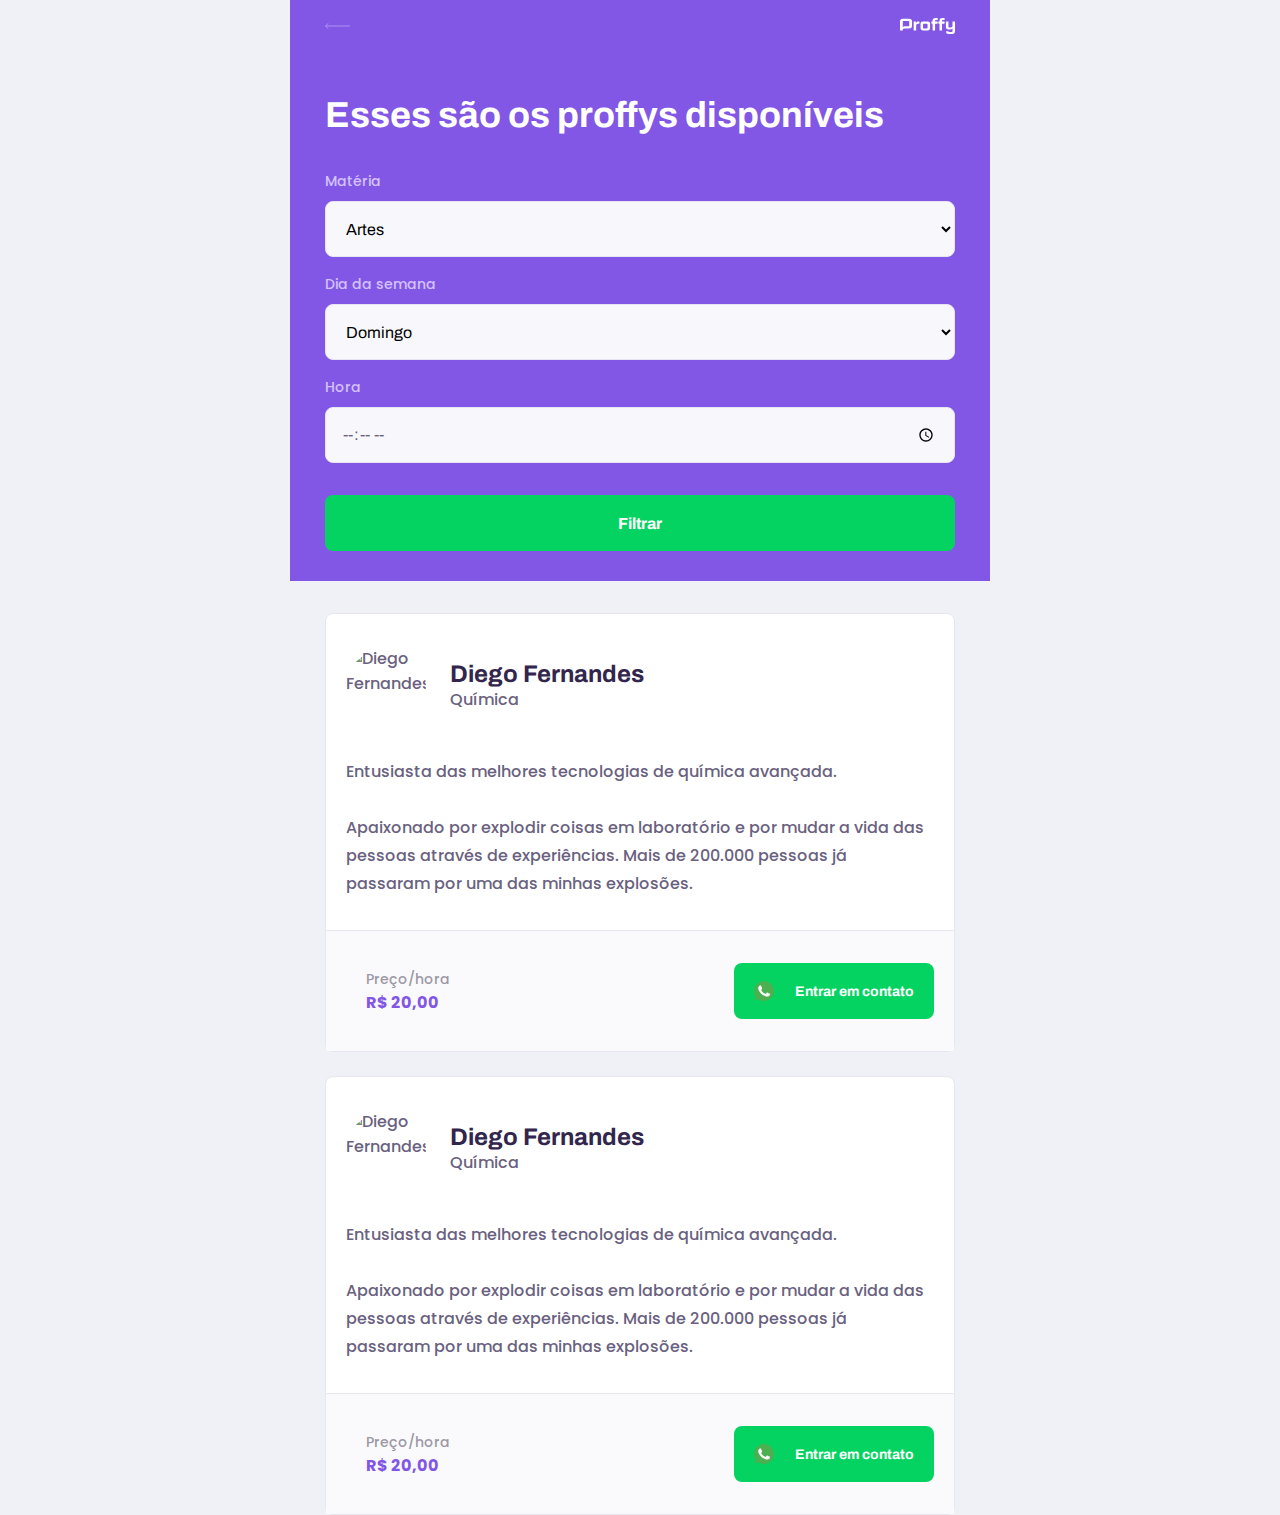
==== study.html @ 8666c807 "Criado pagina study para mobile" ====
<!DOCTYPE html>
<html lang="pt-br">
<head>
    <meta charset="UTF-8">
    <meta name="viewport" content="width=device-width, initial-scale=1.0">
    <title>Proffy | Sua plataforma de estudos online</title>

    <link href="https://fonts.googleapis.com/css2?family=Archivo:wght@400;700&amp;family=Poppins:wght@400;600&amp;display=swap" rel="stylesheet">

    <link rel="stylesheet" href="/styles/main.css"> 
    <link rel="stylesheet" href="/styles/partials/study-page.css">
</head>
<body id="page-study">

    <div id="container">
        <header class="page-header">
            <div class="top-bar-container">
                <a href="/">
                    <img src="/images/icons/back.svg" alt="Voltar">
                </a>
                <a>
                    <img src="/images/logo.svg" alt="Proffy">
                </a>
            </div>

            <div class="header-content">
                <strong>Esses são os proffys disponíveis</strong>
                <form id="search-teachers">
                    <form id="search-teachers">
                        <div class="select-block">
                            <label for="subject">Matéria</label>
                            <select name="subject" id="subject">
                                <option value="" disabled="" hidden="">Selecione uma opção</option>
                                <option value="1">Artes</option>
                                <option value="2">Biologia</option>
                                <option value="3">Ciências</option>
                                <option value="4">Educação física</option>
                                <option value="5">Física</option>
                                <option value="6">Geografia</option>
                                <option value="7">História</option>
                                <option value="8">Matemática</option>
                                <option value="9">Português</option>
                                <option value="10">Química</option>
                            </select>
                        </div>
                        <div class="select-block">
                            <label for="weekday">Dia da semana</label>
                            <select name="weekday" id="weekday">
                                <option value="" disabled="" hidden="">Selecione uma opção</option>
                                <option value="0">Domingo</option>
                                <option value="1">Segunda-feira</option>
                                <option value="2">Terça-feira</option>
                                <option value="3">Quarta-feira</option>
                                <option value="4">Quinta-feira</option>
                                <option value="5">Sexta-feira</option>
                                <option value="6">Sábado</option>
                            </select>
                        </div>
                        <div class="input-block">
                            <label for="time">Hora</label>
                            <input name="time" id="time" type="time" >
                        </div>
                        <button type="submit">Filtrar</button>
                    </form>
                </form>
            </div>
        </header>

        <main>
            <article class="teacher-item">
                <header>
                    <img 
                        src="https://avatars2.githubusercontent.com/u/2254731?s=460&amp;u=0ba16a79456c2f250e7579cb388fa18c5c2d7d65&amp;v=4" 
                        alt="Diego Fernandes">
                    <div>
                        <strong>Diego Fernandes</strong>
                        <span>Química</span>
                    </div>
                </header>
            
                <p>Entusiasta das melhores tecnologias de química avançada.<br><br>Apaixonado por explodir coisas em laboratório e por mudar a vida 
                das pessoas através de experiências. Mais de 200.000 pessoas já passaram por uma das minhas explosões.</p>
            
                <footer>
                    <p>Preço/hora<strong>R$ 20,00</strong>
                    </p>
                    <button type="button">
                        <img src="/images/icons/whatsapp.svg" alt="Whatsapp">
                        Entrar em contato
                    </button>
                </footer>
            </article>

            <article class="teacher-item">
                <header>
                    <img 
                        src="https://avatars2.githubusercontent.com/u/2254731?s=460&amp;u=0ba16a79456c2f250e7579cb388fa18c5c2d7d65&amp;v=4" 
                        alt="Diego Fernandes">
                    <div>
                        <strong>Diego Fernandes</strong>
                        <span>Química</span>
                    </div>
                </header>
            
                <p>Entusiasta das melhores tecnologias de química avançada.<br><br>Apaixonado por explodir coisas em laboratório e por mudar a vida 
                das pessoas através de experiências. Mais de 200.000 pessoas já passaram por uma das minhas explosões.</p>
            
                <footer>
                    <p>Preço/hora<strong>R$ 20,00</strong>
                    </p>
                    <button type="button">
                        <img src="/images/icons/whatsapp.svg" alt="Whatsapp">
                        Entrar em contato
                    </button>
                </footer>
            </article>
        </main>
    </div>

</body>
</html>
---- styles/main.css ----
:root {
    --color-background: #F0F0F7;
    --color-primary-lighter: #9871F5;
    --color-primary-light: #916BEA;
    --color-primary: #8257E5;
    --color-primary-dark: #774DD6;
    --color-primary-darker: #6842c2;
    --color-secondary: #04D361;
    --color-secondary-dark: #04BF58;
    --color-title-in-primary: #FFFFFF;
    --color-text-in-primary: #D4C2FF;
    --color-text-title: #32264D;
    --color-text-complement: #9C98A6;
    --color-text-base: #6A6180;
    --color-line-in-white: #E6E6F0;
    --color-input-background: #F8F8FC;
    --color-button-text: #FFFFFF;
    --color-box-base: #FFFFFF;
    --color-box-footer: #FAFAFC;
    --color-small-info: #C1BCCC;
    font-size: 60%; /* controle das medidas rem */
}

*{
    margin: 0;
    padding: 0;
    box-sizing: border-box;
}

html, body{
    height: 100vh;
}

body, input, button, textarea{
    font: 500 1.6rem Poppins;
    color: var(--color-text-base);
}

body{
    background-color: var(--color-background);
    display: flex;
    align-items: center;
    justify-content: center;
}

#container{
    width: 90vw;
    max-width: 700px;
}

@media (min-width: 700px){
    :root{
        font-size: 62.5%;
    }
}
---- styles/partials/study-page.css ----
#page-study #container{
    width: 100vw;
    height: 100vh;
}

.page-header{
    background-color: var(--color-primary);

    display: flex;
    flex-direction: column;
}

.page-header .top-bar-container{
    width: 90%;
    margin: 0 auto;
    display: flex;
    align-items: center;
    justify-content: space-between;

    padding: 1.6rem 0;
}

.page-header .top-bar-container a{
    height: 3.2rem;
    transition: opacity 0.2s;
}

.page-header .top-bar-container a:hover{
    opacity: 0.6;
}

.page-header .top-bar-container img{
    height: 1.6rem;
}

.page-header .header-content{
    width: 90%;
    margin: 3.0rem auto;
}

.page-header .header-content strong{
    font: 700 3.6rem Archivo;
    color: var(--color-title-in-primary);
    line-height: 4.2rem;
}

#search-teachers{
    margin-top: 3.2rem;
}

#search-teachers label{
    color: var(--color-text-in-primary)
}

#search-teachers .select-block {
    margin-bottom: 1.4rem;
}

#search-teachers button{
    width: 100%;
    height: 5.6rem;
    background: var(--color-secondary);
    color: var(--color-button-text);
    border: 0;
    border-radius: 0.8rem;
    cursor: pointer;
    font: 700 1.6rem Archivo;
    display: flex;
    align-items: center;
    justify-content: center;
    text-decoration: none;
    transition: background 0.2s;
    margin-top: 3.2rem;
}

#search-teachers button:hover{
    background-color: var(--color-secondary-dark);
}

.select-block label, 
.input-block label{
    font-size: 1.4rem;
    color: var(--color-text-complement);
}

.input-block input,
.select-block select {
    width: 100%;
    height: 5.6rem;
    margin-top: 0.8rem;
    border-radius: 0.8rem;
    background: var(--color-input-background);
    border: 1px solid var(--color-line-in-white);
    outline: 0;
    padding: 0 1.6rem;
    font: 1.6rem Archivo;
}

.input-block{
    position: relative;
}

.input-block:focus-within::after{
    content: "";
    width: calc(100% - 3.2rem);
    height: 2px;
    background: var(--color-primary-light);
    position: absolute;
    left: 1.6rem;
    bottom: 0;
}

#page-study main{
    margin: 3.2rem auto;
    width: 90%;
}

.teacher-item{
    background-color: var(--color-box-base);
    border: 1px solid var(--color-line-in-white);
    border-radius: 0.8rem;
    margin-top: 2.4rem;
}

.teacher-item header{
    padding: 3.2rem 2rem;
    display: flex;
    align-items: center;
}

.teacher-item header img{
    width: 8rem;
    height: 8rem;
    border-radius: 50%;
}

.teacher-item header div{
    margin-left: 2.4rem;
}

.teacher-item header div strong{
    font: 700 2.4rem Archivo;
    display: block;
    color: var(--color-text-title)
}

.teacher-item head div span{
    font-size: 1.6rem;
    display: block;
    margin-top: 0.4rem;
}

.teacher-item p {
    padding: 0 2rem;
    font-size: 1.6rem;
    line-height: 2.8rem;
}

.teacher-item footer{
    padding: 3.2rem 2rem;
    background-color: var(--color-box-footer);
    border-top: 1px solid var(--color-line-in-white);
    margin-top: 3.2rem;
    display: flex;
    align-items: center;
    justify-content: space-between;
}

.teacher-item footer p{
    font-size: 1.4rem;
    line-height: 2.4rem;
    color: var(--color-text-complement);
}

.teacher-item footer p strong{
    font-size: 1.6rem;
    color: var(--color-primary);
    display: block;
}

.teacher-item footer button{
    width: 20rem;
    height: 5.6rem;
    background: var(--color-secondary);
    color: var(--color-button-text);
    border: 0;
    border-radius: 0.8rem;
    cursor: pointer;
    font: 700 1.4rem Archivo;

    display: flex;
    align-items: center;
    justify-content: space-evenly;
    text-decoration: none;

    transition: background 0.2s;
    margin-left: 1.6rem;
}

.teacher-item footer button:hover{
    background: var(--color-secondary-dark);
}
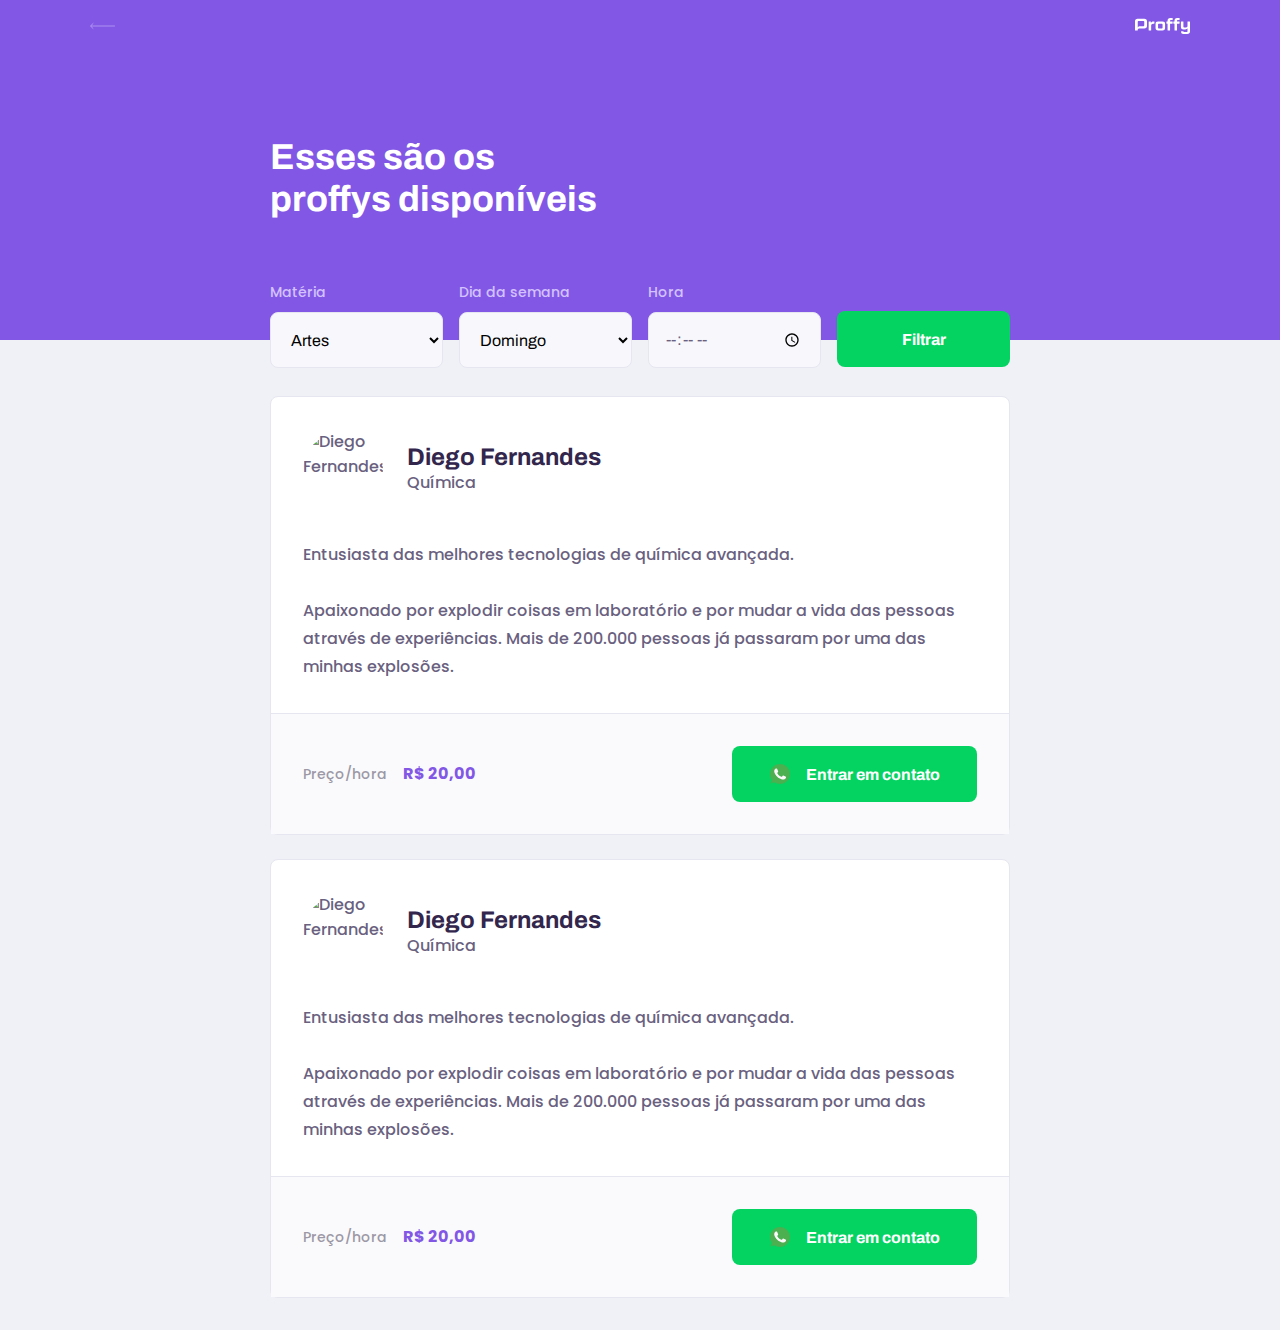
==== commit a8f59c02: "Refatorado css / criado header.css" ====
--- a/study.html
+++ b/study.html
@@ -3,12 +3,15 @@
 <head>
     <meta charset="UTF-8">
     <meta name="viewport" content="width=device-width, initial-scale=1.0">
+    <meta name="theme-color" content="#8257E5">
     <title>Proffy | Sua plataforma de estudos online</title>
+    <link rel="shortcut icon" href="/images/favicon.png" type="image/png">
 
     <link href="https://fonts.googleapis.com/css2?family=Archivo:wght@400;700&amp;family=Poppins:wght@400;600&amp;display=swap" rel="stylesheet">
 
     <link rel="stylesheet" href="/styles/main.css"> 
     <link rel="stylesheet" href="/styles/partials/study-page.css">
+    <link rel="stylesheet" href="/styles/partials/header.css">
 </head>
 <body id="page-study">
 
--- a/styles/partials/study-page.css
+++ b/styles/partials/study-page.css
@@ -1,47 +1,6 @@
 #page-study #container{
     width: 100vw;
     height: 100vh;
-}
-
-.page-header{
-    background-color: var(--color-primary);
-
-    display: flex;
-    flex-direction: column;
-}
-
-.page-header .top-bar-container{
-    width: 90%;
-    margin: 0 auto;
-    display: flex;
-    align-items: center;
-    justify-content: space-between;
-
-    padding: 1.6rem 0;
-}
-
-.page-header .top-bar-container a{
-    height: 3.2rem;
-    transition: opacity 0.2s;
-}
-
-.page-header .top-bar-container a:hover{
-    opacity: 0.6;
-}
-
-.page-header .top-bar-container img{
-    height: 1.6rem;
-}
-
-.page-header .header-content{
-    width: 90%;
-    margin: 3.0rem auto;
-}
-
-.page-header .header-content strong{
-    font: 700 3.6rem Archivo;
-    color: var(--color-title-in-primary);
-    line-height: 4.2rem;
 }
 
 #search-teachers{
@@ -150,7 +109,7 @@
     margin-top: 0.4rem;
 }
 
-.teacher-item p {
+.teacher-item > p {
     padding: 0 2rem;
     font-size: 1.6rem;
     line-height: 2.8rem;
@@ -200,3 +159,73 @@
 .teacher-item footer button:hover{
     background: var(--color-secondary-dark);
 }
+
+@media (min-width: 700px){
+    #page-study #container{
+        max-width: 100vw;
+    }
+
+    .page-header{
+        height: 340px;
+    }
+
+    .page-header .top-bar-container{
+        max-width: 1100px;
+    }
+
+    .page-header .header-content{
+        max-width: 740px;
+        flex: 1 1;
+        padding-bottom: 48px;
+        display: flex;
+        flex-direction: column;
+        justify-content: center;
+        margin: 0 auto;
+    }
+
+    .page-header .header-content strong{
+        max-width: 350px;
+    }
+
+    .teacher-item header,
+    .teacher-item footer{
+        padding: 32px
+    }
+
+    #search-teachers{
+        display: grid;
+        grid-template-columns: repeat(4, 1fr);
+        gap: 16px;
+        position: absolute;
+        bottom: -28px;
+    }
+
+    #page-study main{
+        padding: 32px 0;
+        max-width: 740px;
+        margin: 0 auto;
+    }
+
+    #search-teachers .select-block{
+        margin-bottom: 0;
+    }
+
+    .teacher-item > p{
+        padding: 0 32px;
+    }
+
+    .teacher-item footer p strong{
+        display: initial;
+        margin-left: 16px;
+    }
+
+    .teacher-item footer button{
+        width: 245px;
+        font-size: 16px;
+        justify-content: center;
+    }
+
+    .teacher-item footer button img {
+        margin-right: 16px;
+    }
+}
--- a/styles/partials/header.css
+++ b/styles/partials/header.css
@@ -0,0 +1,71 @@
+
+.page-header{
+    background-color: var(--color-primary);
+
+    display: flex;
+    flex-direction: column;
+}
+
+.page-header .top-bar-container{
+    width: 90%;
+    margin: 0 auto;
+    display: flex;
+    align-items: center;
+    justify-content: space-between;
+
+    padding: 1.6rem 0;
+}
+
+.page-header .top-bar-container a{
+    height: 3.2rem;
+    transition: opacity 0.2s;
+}
+
+.page-header .top-bar-container a:hover{
+    opacity: 0.6;
+}
+
+.page-header .top-bar-container img{
+    height: 1.6rem;
+}
+
+.page-header .header-content{
+    width: 90%;
+    margin: 3.0rem auto;
+
+    position: relative;
+}
+
+.page-header .header-content strong{
+    font: 700 3.6rem Archivo;
+    color: var(--color-title-in-primary);
+    line-height: 4.2rem;
+}
+
+@media (min-width: 700px){
+    #page-study #container{
+        max-width: 100vw;
+    }
+
+    .page-header{
+        height: 340px;
+    }
+
+    .page-header .top-bar-container{
+        max-width: 1100px;
+    }
+
+    .page-header .header-content{
+        max-width: 740px;
+        flex: 1 1;
+        padding-bottom: 48px;
+        display: flex;
+        flex-direction: column;
+        justify-content: center;
+        margin: 0 auto;
+    }
+
+    .page-header .header-content strong{
+        max-width: 350px;
+    }
+}
